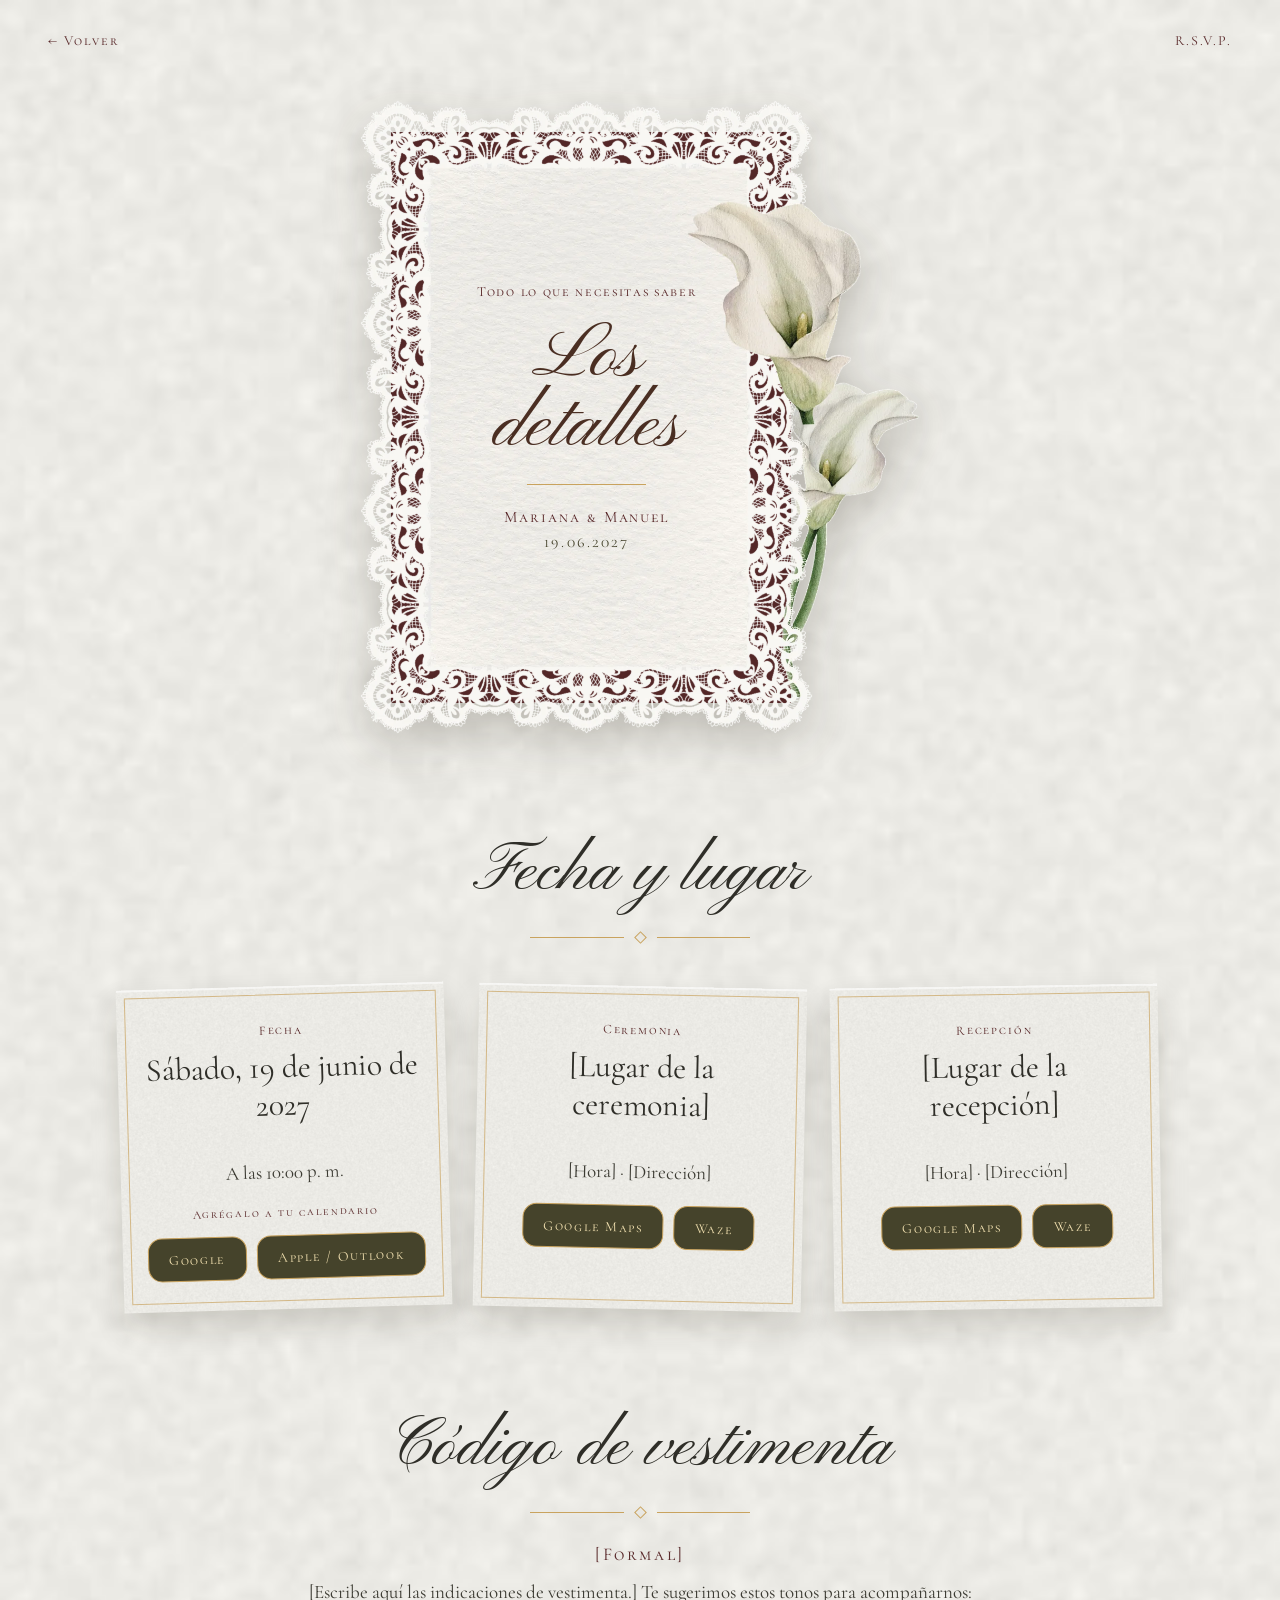
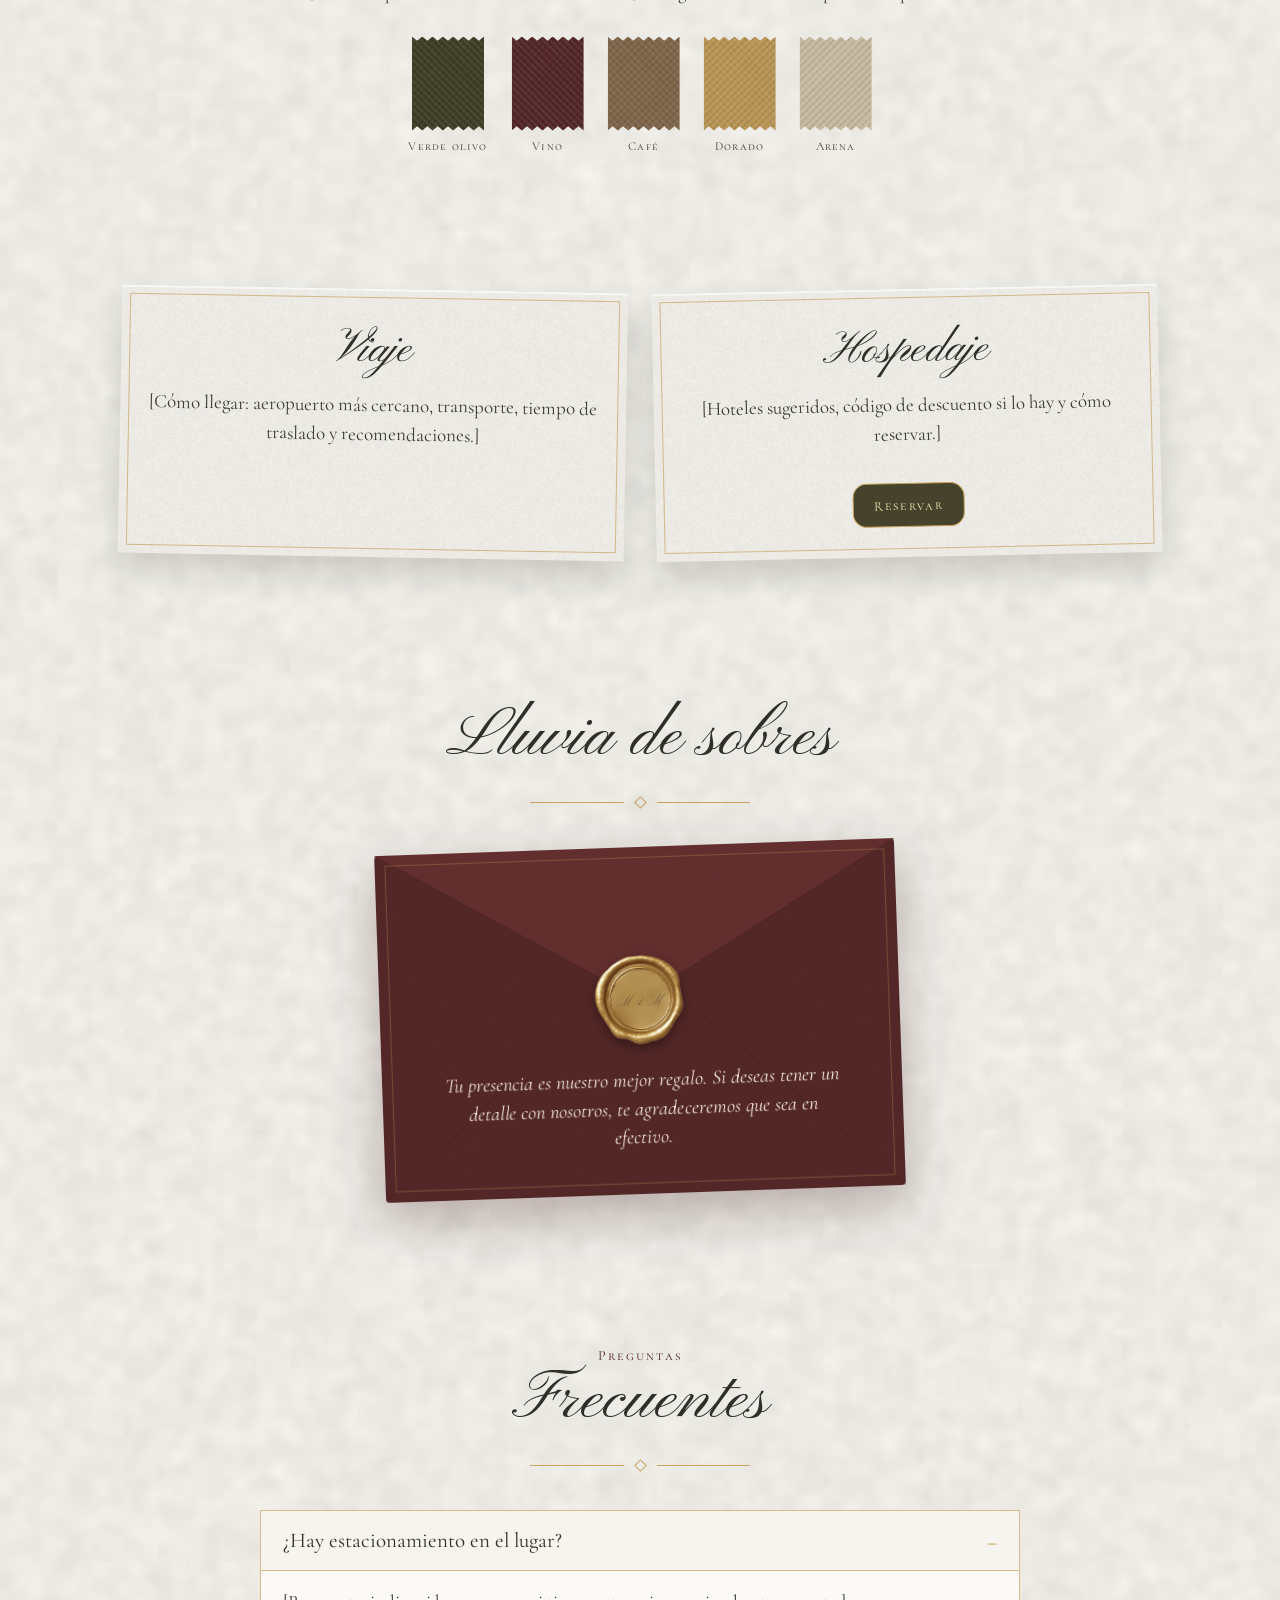
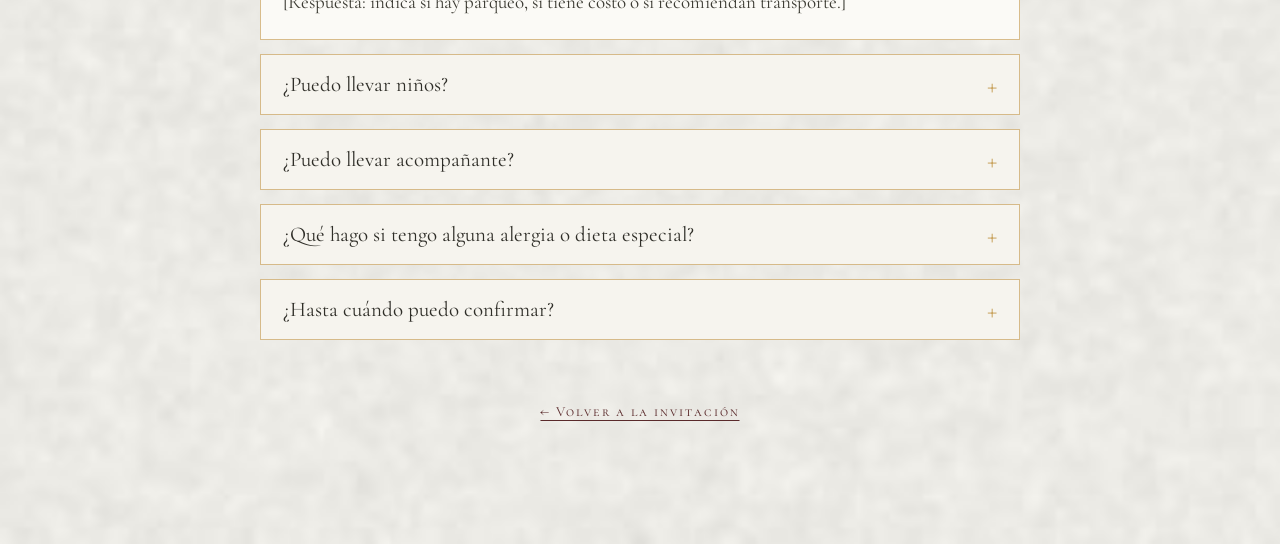
==== detalles.html @ 2accc416 "s" ====
<!doctype html>
<html lang="es">
<head>
  <meta charset="utf-8">
  <meta name="viewport" content="width=device-width, initial-scale=1, viewport-fit=cover">
  <title>Mariana &amp; Manuel · Los detalles</title>
  <meta name="description" content="Los detalles de la boda de Mariana y Manuel">
  <meta name="theme-color" content="#45432B">
  <link rel="icon" href="assets/svg/favicon.svg" type="image/svg+xml">
  <link rel="preconnect" href="https://fonts.googleapis.com">
  <link rel="preconnect" href="https://fonts.gstatic.com" crossorigin>
  <link href="https://fonts.googleapis.com/css2?family=Cormorant+SC:wght@400;500;600&family=Cormorant+Garamond:ital,wght@0,400;0,500;1,400&family=Pinyon+Script&family=Cutive+Mono&display=swap" rel="stylesheet">
  <link rel="stylesheet" href="css/detalles.css">
</head>
<body>
<div class="pg">

<nav class="nav" aria-label="Navegación">
<a href="inicio.html">← Volver</a>
<a href="confirmar.html">R.S.V.P.</a>
</nav>

<!-- Encabezado -->
<header style="position: relative; padding: 20px 20px 30px; text-align: center; display: flex; flex-direction: column; align-items: center">
<div style="position: relative; width: min(94vw, 560px); aspect-ratio: 1063 / 1204; filter: drop-shadow(0 16px 24px rgba(40,30,15,.25))">
<!-- papel burdeos detrás del encaje para que resalte -->
<div style="position: absolute; left: 5.5%; right: 23%; top: 5%; bottom: 5%; background: #5A2A2B url(assets/img/ivory-paper.jpg) center/cover; background-blend-mode: multiply"></div>
<img src="assets/img/lace-card.webp" alt="Tarjeta con borde de encaje y alcatraces" style="position: absolute; inset: 0; width: 100%; height: 100%">
<div style="position: absolute; left: 14%; right: 33%; top: 15%; bottom: 15%; display: flex; flex-direction: column; align-items: center; justify-content: center; text-align: center">
<p class="sc" style="font-size: clamp(11px,1.3vw,14px); letter-spacing: .12em; color: #5A2A2B">Todo lo que necesitas saber</p>
<h1 class="script" style="margin-top: clamp(10px,2vw,22px); font-size: clamp(40px,7vw,78px); line-height: .9; color: #4A2E22">Los<br>detalles</h1>
<div style="width: 40%; height: 1px; background: #C9A35E; margin: clamp(12px,2vw,22px) 0"></div>
<p class="sc" style="font-size: clamp(12px,1.5vw,16px); letter-spacing: .12em; white-space: nowrap; color: #5A2A2B">Mariana &amp; Manuel</p>
<p class="sc" style="margin-top: 6px; font-size: clamp(12px,1.4vw,15px); letter-spacing: .14em; color: #45432B"><span data-fecha="corta">[Fecha]</span></p>
</div>
</div>
</header>

<!-- Fecha y lugar -->
<section class="sec">
<div class="wrap">
<h2 class="script title">Fecha y lugar</h2>
<div class="divider"><span></span><i></i><span></span></div>
<div class="grid3">
<div class="box">
<p class="sc label">Fecha</p>
<p class="big"><span data-fecha="larga">[Fecha]</span></p>
<p class="txt" style="margin-top: 8px"><span data-fecha="hora">[Hora]</span></p>
<p class="acc-t">Agrégalo a tu calendario</p>
<div class="acc"><a class="link" id="cal-google" href="#" target="_blank" rel="noopener">Google</a><a class="link" id="cal-ics" href="#" download="boda-mariana-manuel.ics">Apple / Outlook</a></div>
</div>
<div class="box">
<p class="sc label">Ceremonia</p>
<p class="big">[Lugar de la ceremonia]</p>
<p class="txt" style="margin-top: 8px">[Hora] · [Dirección]</p>
<div class="acc"><a class="link" data-mapa="ceremonia" data-app="google" href="#" target="_blank" rel="noopener">Google Maps</a><a class="link" data-mapa="ceremonia" data-app="waze" href="#" target="_blank" rel="noopener">Waze</a></div>
</div>
<div class="box">
<p class="sc label">Recepción</p>
<p class="big">[Lugar de la recepción]</p>
<p class="txt" style="margin-top: 8px">[Hora] · [Dirección]</p>
<div class="acc"><a class="link" data-mapa="recepcion" data-app="google" href="#" target="_blank" rel="noopener">Google Maps</a><a class="link" data-mapa="recepcion" data-app="waze" href="#" target="_blank" rel="noopener">Waze</a></div>
</div>
</div>
</div>
</section>

<!-- Código de vestimenta -->
<section class="sec" style="padding-top: 30px">
<div class="wrap" style="max-width: 760px">
<h2 class="script title">Código de vestimenta</h2>
<div class="divider"><span></span><i></i><span></span></div>
<p class="sc" style="margin-top: 26px; font-size: 18px; color: #5A2A2B">[Formal]</p>
<p class="txt" style="margin-top: 12px">[Escribe aquí las indicaciones de vestimenta.] Te sugerimos estos tonos para acompañarnos:</p>
<div class="telas">
<div class="tela"><div class="sw" style="background-color: #45432B"></div><span>Verde olivo</span></div>
<div class="tela"><div class="sw" style="background-color: #5A2A2B"></div><span>Vino</span></div>
<div class="tela"><div class="sw" style="background-color: #8A6F52"></div><span>Café</span></div>
<div class="tela"><div class="sw" style="background-color: #C9A35E"></div><span>Dorado</span></div>
<div class="tela"><div class="sw" style="background-color: #D8CBB3"></div><span>Arena</span></div>
</div>
</div>
</section>

<!-- Viaje y hospedaje -->
<section class="sec" style="padding-top: 20px">
<div class="wrap">
<div class="two">
<div class="box">
<h2 class="script" style="font-size: 46px">Viaje</h2>
<p class="txt" style="margin-top: 14px">[Cómo llegar: aeropuerto más cercano, transporte, tiempo de traslado y recomendaciones.]</p>
</div>
<div class="box">
<h2 class="script" style="font-size: 46px">Hospedaje</h2>
<p class="txt" style="margin-top: 14px">[Hoteles sugeridos, código de descuento si lo hay y cómo reservar.]</p>
<a class="link" href="#" target="_blank" rel="noopener">Reservar</a>
</div>
</div>
</div>
</section>

<!-- Lluvia de sobres -->
<section class="sec">
<h2 class="script title">Lluvia de sobres</h2>
<div class="divider"><span></span><i></i><span></span></div>
<div style="position: relative; width: min(90vw, 520px); aspect-ratio: 3 / 2; margin-top: 40px; transform: rotate(-2deg); filter: drop-shadow(0 20px 26px rgba(60,20,20,.3))">
<div style="position: absolute; inset: 0; border-radius: 4px; background: #5A2A2B url(assets/img/ivory-paper.jpg) center/cover; background-blend-mode: multiply"></div>
<div style="position: absolute; inset: 0; clip-path: polygon(0 0, 100% 0, 50% 44%); background: #5A2A2B url(assets/img/ivory-paper.jpg) center/cover; background-blend-mode: multiply; filter: brightness(1.18)"></div>
<svg aria-hidden="true" viewBox="0 0 150 100" preserveAspectRatio="none" style="position: absolute; inset: 0; width: 100%; height: 100%"><path d="M0 0 L75 44 L150 0 M0 100 L58 48 M150 100 L92 48" stroke="#2A1012" stroke-opacity=".5" stroke-width=".6" fill="none" vector-effect="non-scaling-stroke"></path><rect x="3" y="3" width="144" height="94" fill="none" stroke="#C9A35E" stroke-opacity=".55" stroke-width=".6" vector-effect="non-scaling-stroke"></rect></svg>
<img src="assets/img/sello.webp" alt="" style="position: absolute; left: 50%; top: 44%; width: 17%; transform: translate(-50%,-50%); filter: drop-shadow(0 5px 6px rgba(20,8,8,.45))">
<div style="position: absolute; left: 11%; right: 11%; top: 58%; bottom: 7%; display: flex; align-items: center; justify-content: center; text-align: center">
<p style="margin: 0; font-size: clamp(14px,3.6vw,20px); font-style: italic; line-height: 1.42; color: #F4EADA">Tu presencia es nuestro mejor regalo. Si deseas tener un detalle con nosotros, te agradeceremos que sea en efectivo.</p>
</div>
</div>
</section>

<!-- Preguntas frecuentes -->
<section class="sec" style="padding-bottom: 110px">
<p class="sc sub">Preguntas</p>
<h2 class="script title">Frecuentes</h2>
<div class="divider"><span></span><i></i><span></span></div>
<div class="faq">
<div class="faq-item">
<button type="button" aria-expanded="true"><span>¿Hay estacionamiento en el lugar?</span><span aria-hidden="true" class="faq-icon" style="color: #C9A35E; font-size: 26px">−</span></button>
<div class="ans">[Respuesta: indica si hay parqueo, si tiene costo o si recomiendan transporte.]</div>
</div>
<div class="faq-item">
<button type="button" aria-expanded="false"><span>¿Puedo llevar niños?</span><span aria-hidden="true" class="faq-icon" style="color: #C9A35E; font-size: 26px">+</span></button>
<div class="ans" hidden>[Respuesta: indica si la celebración es solo para adultos.]</div>
</div>
<div class="faq-item">
<button type="button" aria-expanded="false"><span>¿Puedo llevar acompañante?</span><span aria-hidden="true" class="faq-icon" style="color: #C9A35E; font-size: 26px">+</span></button>
<div class="ans" hidden>[Respuesta: indica si la invitación incluye acompañante.]</div>
</div>
<div class="faq-item">
<button type="button" aria-expanded="false"><span>¿Qué hago si tengo alguna alergia o dieta especial?</span><span aria-hidden="true" class="faq-icon" style="color: #C9A35E; font-size: 26px">+</span></button>
<div class="ans" hidden>Indícalo en el formulario de confirmación y lo tendremos en cuenta.</div>
</div>
<div class="faq-item">
<button type="button" aria-expanded="false"><span>¿Hasta cuándo puedo confirmar?</span><span aria-hidden="true" class="faq-icon" style="color: #C9A35E; font-size: 26px">+</span></button>
<div class="ans" hidden>[Respuesta: fecha límite para confirmar asistencia.]</div>
</div>
</div>
<a href="inicio.html" class="sc" style="margin-top: 50px; min-height: 44px; display: inline-flex; align-items: center; font-size: 14px; color: #5A2A2B; text-underline-offset: 4px">← Volver a la invitación</a>
</section>
</div>

<script src="js/config.js"></script>
<script src="js/comun.js"></script>
<script src="js/detalles.js"></script>
</body>
</html>
---- css/detalles.css ----
/* detalles · Mariana & Manuel */
body{margin:0;-webkit-font-smoothing:antialiased}
a{color:inherit}
*{box-sizing:border-box}
.pg{position:relative;width:100%;overflow-x:hidden;background:#ECEBE6 url(../assets/img/ivory-paper.jpg) center top/cover;color:#2F2E28;font-family:'Cormorant Garamond',serif}
.sc{font-family:'Cormorant SC',serif;letter-spacing:.14em;margin:0}
.script{font-family:'Pinyon Script',cursive;font-weight:400;margin:0;line-height:1.1}
.burdeos{background:#5A2A2B url(../assets/img/ivory-paper.jpg) center/cover;background-blend-mode:multiply;color:#F1E8DA}
.olivo{background:#45432B url(../assets/img/olive-paper.jpg) center/cover;color:#F1E8DA}
.nav{position:relative;z-index:5;display:flex;justify-content:space-between;align-items:center;padding:18px clamp(16px,4vw,48px)}
.nav a{min-height:44px;display:inline-flex;align-items:center;text-decoration:none;font-family:'Cormorant SC',serif;letter-spacing:.14em;font-size:14px;color:#5A2A2B}
.sec{position:relative;padding:72px 20px;display:flex;flex-direction:column;align-items:center;text-align:center}
.wrap{width:100%;max-width:1040px;margin:0 auto}
.title{font-size:clamp(44px,5.4vw,68px);color:#2F2E28}
.sub{margin-top:10px;font-size:14px;color:#5A2A2B}
.divider{display:flex;align-items:center;gap:12px;width:220px;margin:22px auto 0}
.divider span{flex:1;height:1px;background:#C9A35E}
.divider i{width:9px;height:9px;transform:rotate(45deg);border:1px solid #C9A35E;display:block}
.grid3{display:grid;grid-template-columns:repeat(3,minmax(0,1fr));gap:28px;margin-top:44px}
.box{position:relative;padding:36px 24px 30px;background:#F6F4EE url(../assets/img/ivory-paper.jpg) center/cover;box-shadow:0 14px 30px rgba(40,30,15,.12)}
.box::before{content:"";position:absolute;inset:8px;border:1px solid rgba(201,163,94,.7);pointer-events:none}
.label{font-size:13px;color:#5A2A2B}
.big{font-size:clamp(26px,2.6vw,32px);margin-top:10px;line-height:1.2}
.txt{font-size:19px;line-height:1.55;color:#3C3B33}
.link{margin-top:16px;min-height:44px;padding:0 20px;display:inline-flex;align-items:center;border:1px solid #C9A35E;background:#45432B;color:#F0DFAF;border-radius:14px;text-decoration:none;font-family:'Cormorant SC',serif;letter-spacing:.12em;font-size:14px}
.sw{width:clamp(48px,7vw,70px);height:clamp(48px,7vw,70px);border-radius:50%;box-shadow:0 0 0 2px #F6F4EE,0 0 0 3px #C9A35E,0 8px 14px rgba(40,30,15,.18)}
.tl{display:grid;grid-template-columns:repeat(3,minmax(0,1fr));gap:40px 24px;margin-top:48px}
.tl-item{display:flex;flex-direction:column;align-items:center;gap:8px}
.tl-item svg{width:72px;height:72px}
.tl-time{font-family:'Cutive Mono',monospace;font-size:20px;color:#2F2E28}
.faq{width:100%;max-width:760px;margin-top:40px;display:flex;flex-direction:column;gap:14px;text-align:left}
.faq button{width:100%;min-height:58px;display:flex;justify-content:space-between;align-items:center;gap:16px;padding:14px 22px;border:1px solid rgba(201,163,94,.7);background:#F6F4EE;cursor:pointer;font-family:'Cormorant Garamond',serif;font-size:21px;color:#2F2E28;text-align:left}
.faq button:focus-visible{outline:2px solid #5A2A2B;outline-offset:2px}
.faq .ans{padding:16px 22px 22px;border:1px solid rgba(201,163,94,.7);border-top:none;background:#FBFAF6;font-size:19px;line-height:1.55;color:#3C3B33}
.two{display:grid;grid-template-columns:repeat(2,minmax(0,1fr));gap:28px;margin-top:44px;width:100%}
@media (max-width:860px){.grid3{grid-template-columns:minmax(0,1fr)}.two{grid-template-columns:minmax(0,1fr)}.tl{grid-template-columns:repeat(2,minmax(0,1fr))}}
[hidden]{display:none!important}

/* Tarjetas sueltas tipo papelería */
.grid3 .box:nth-child(1){transform:rotate(-1.6deg)}
.grid3 .box:nth-child(2){transform:rotate(1.2deg)}
.grid3 .box:nth-child(3){transform:rotate(-.9deg)}
.grid3 .box,.two .box{box-shadow:0 2px 0 rgba(255,255,255,.6) inset,0 16px 30px rgba(40,30,15,.16)}
.two .box:nth-child(1){transform:rotate(1deg)}
.two .box:nth-child(2){transform:rotate(-1.2deg)}
.acc{display:flex;gap:10px;justify-content:center;flex-wrap:wrap;margin-top:16px}
.acc .link{margin-top:0}
.acc-t{margin:18px 0 0;font-family:'Cormorant SC',serif;letter-spacing:.14em;font-size:12px;color:#5A2A2B}
/* Muestras de tela */
.telas{display:flex;justify-content:center;gap:clamp(10px,3vw,24px);flex-wrap:wrap;margin-top:30px}
.tela{display:flex;flex-direction:column;align-items:center;gap:8px}
.tela .sw{width:clamp(54px,14vw,72px);height:clamp(70px,18vw,94px);border-radius:0;box-shadow:none;clip-path:polygon(0.0% 0,7.1% 4.5%,14.3% 0,21.4% 4.5%,28.6% 0,35.7% 4.5%,42.9% 0,50.0% 4.5%,57.1% 0,64.3% 4.5%,71.4% 0,78.6% 4.5%,85.7% 0,92.9% 4.5%,100.0% 0,100% 100%,100.0% 100%,92.9% 95.5%,85.7% 100%,78.6% 95.5%,71.4% 100%,64.3% 95.5%,57.1% 100%,50.0% 95.5%,42.9% 100%,35.7% 95.5%,28.6% 100%,21.4% 95.5%,14.3% 100%,7.1% 95.5%,0.0% 100%);background-image:url(../assets/img/ivory-paper.jpg),repeating-linear-gradient(45deg,rgba(255,255,255,.07) 0 2px,transparent 2px 5px),repeating-linear-gradient(-45deg,rgba(0,0,0,.08) 0 2px,transparent 2px 5px);background-size:cover,auto,auto;background-blend-mode:multiply,normal,normal;filter:drop-shadow(0 6px 8px rgba(40,30,15,.22))}
.tela span{font-family:'Cormorant SC',serif;letter-spacing:.1em;font-size:12px;color:#45432B}
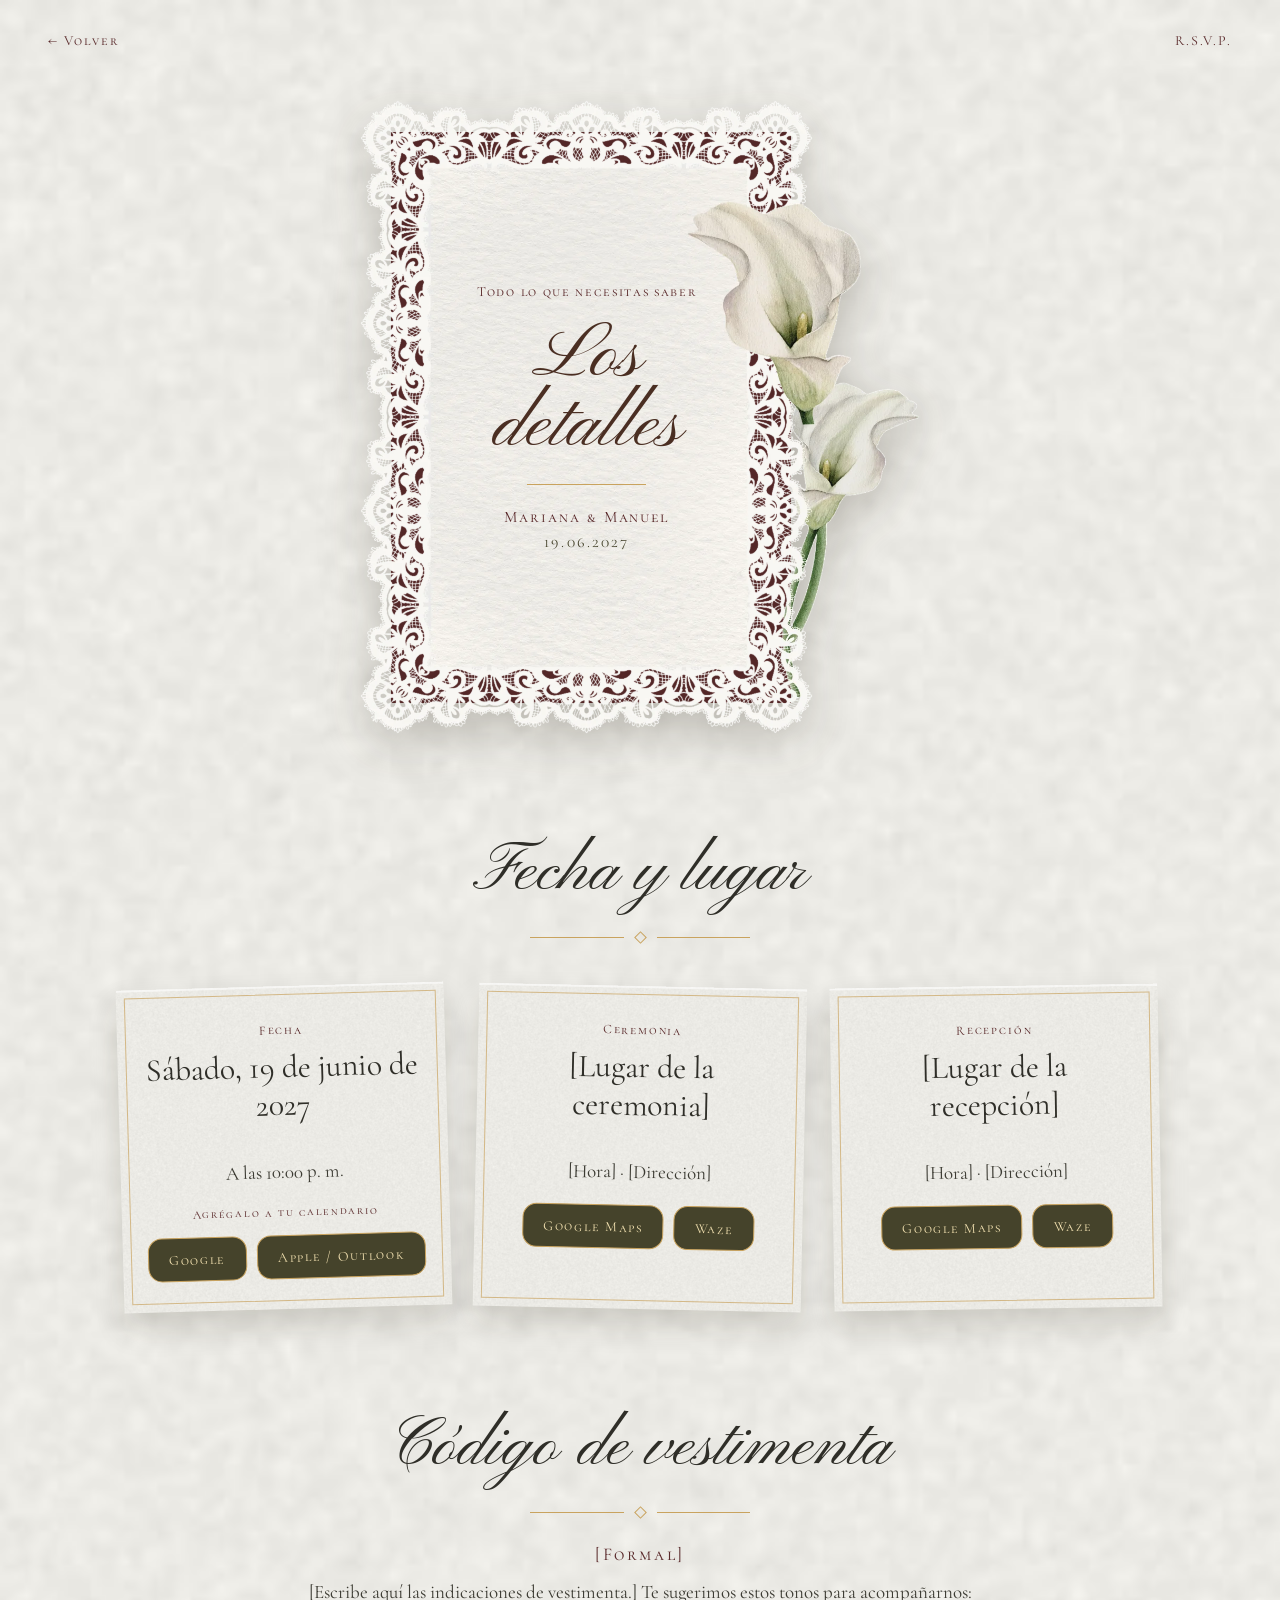
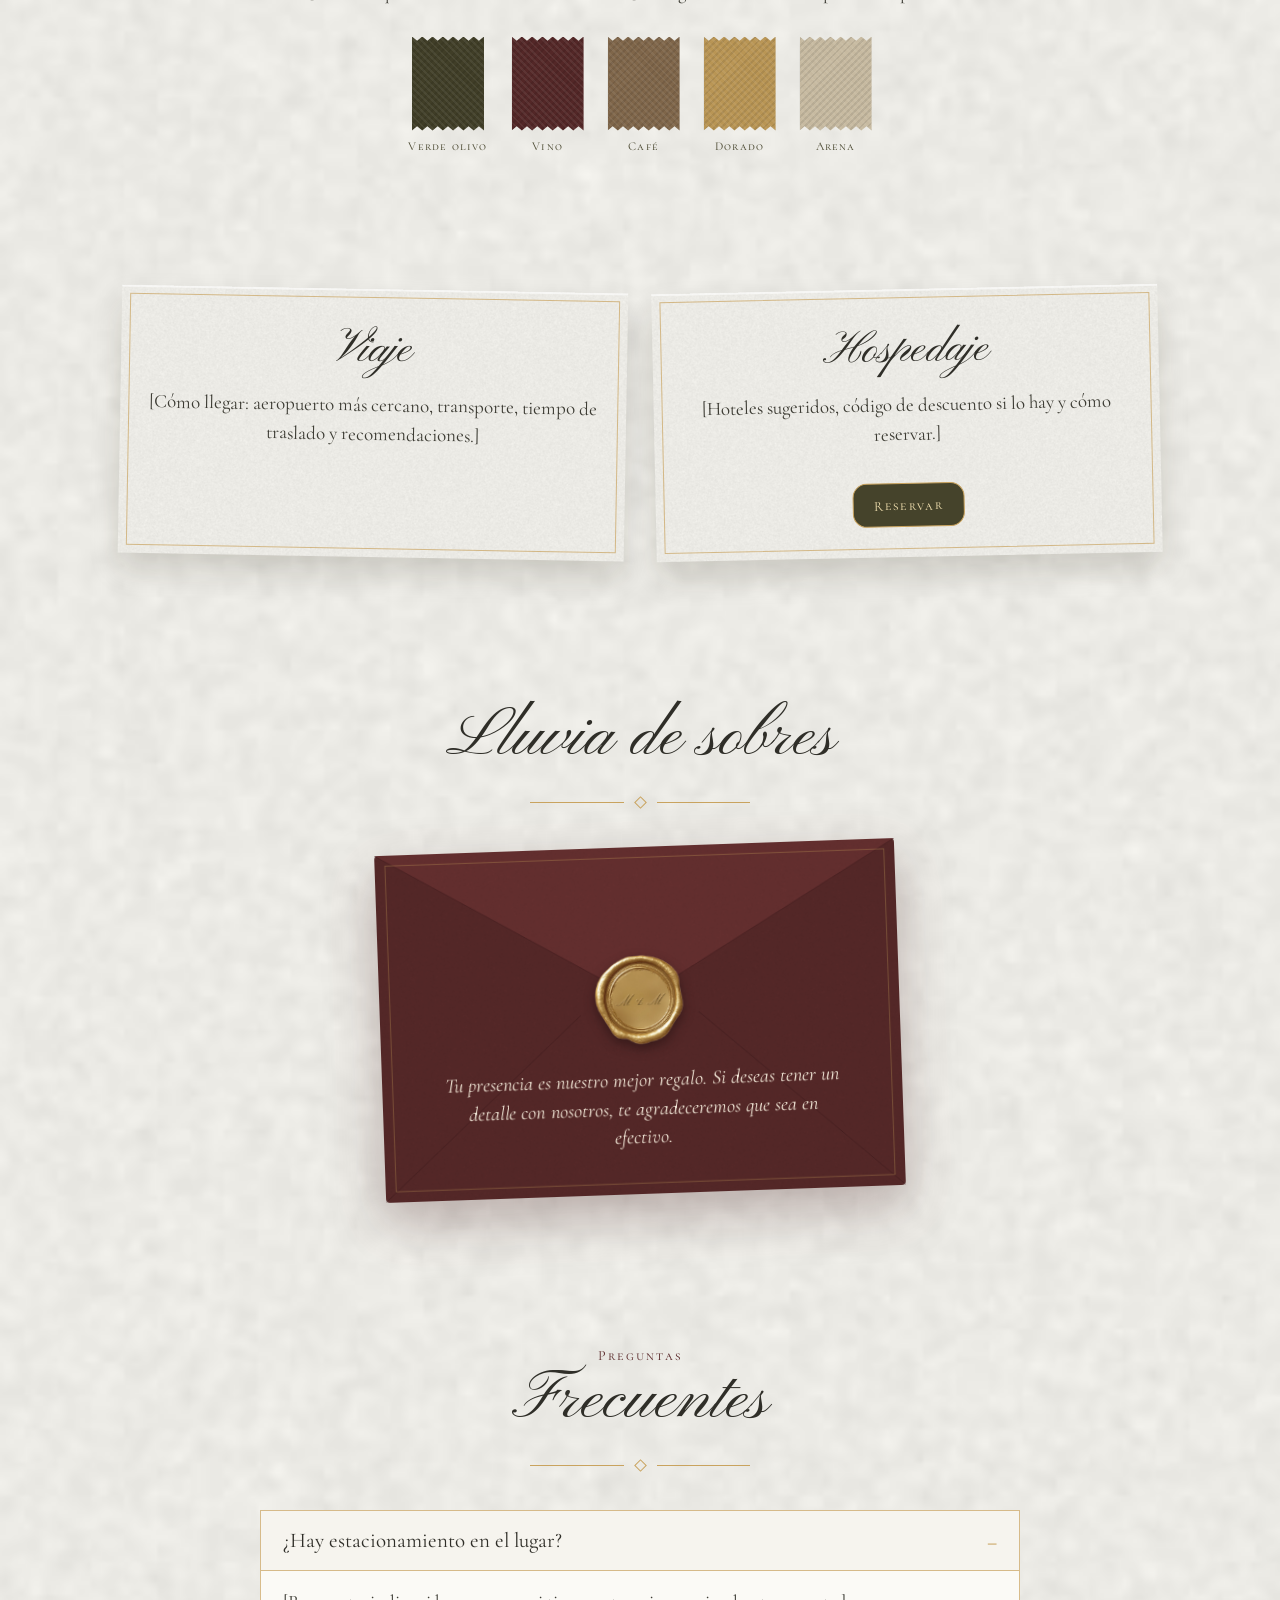
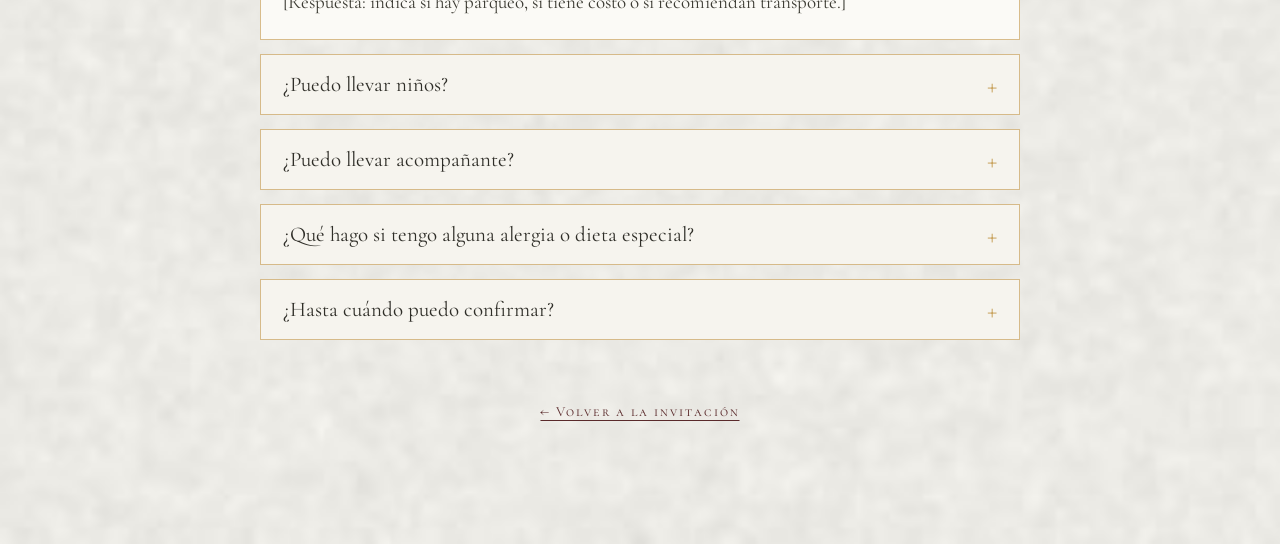
==== commit 79717961: "ee" ====
--- a/detalles.html
+++ b/detalles.html
@@ -22,7 +22,7 @@
 
 <!-- Encabezado -->
 <header style="position: relative; padding: 20px 20px 30px; text-align: center; display: flex; flex-direction: column; align-items: center">
-<div style="position: relative; width: min(94vw, 560px); aspect-ratio: 1063 / 1204; filter: drop-shadow(0 16px 24px rgba(40,30,15,.25))">
+<div class="entra-det" style="position: relative; width: min(94vw, 560px); aspect-ratio: 1063 / 1204; filter: drop-shadow(0 16px 24px rgba(40,30,15,.25))">
 <!-- papel burdeos detrás del encaje para que resalte -->
 <div style="position: absolute; left: 5.5%; right: 23%; top: 5%; bottom: 5%; background: #5A2A2B url(assets/img/ivory-paper.jpg) center/cover; background-blend-mode: multiply"></div>
 <img src="assets/img/lace-card.webp" alt="Tarjeta con borde de encaje y alcatraces" style="position: absolute; inset: 0; width: 100%; height: 100%">
@@ -37,7 +37,7 @@
 </header>
 
 <!-- Fecha y lugar -->
-<section class="sec">
+<section class="sec entra-sig">
 <div class="wrap">
 <h2 class="script title">Fecha y lugar</h2>
 <div class="divider"><span></span><i></i><span></span></div>
--- a/css/detalles.css
+++ b/css/detalles.css
@@ -51,3 +51,10 @@
 .tela{display:flex;flex-direction:column;align-items:center;gap:8px}
 .tela .sw{width:clamp(54px,14vw,72px);height:clamp(70px,18vw,94px);border-radius:0;box-shadow:none;clip-path:polygon(0.0% 0,7.1% 4.5%,14.3% 0,21.4% 4.5%,28.6% 0,35.7% 4.5%,42.9% 0,50.0% 4.5%,57.1% 0,64.3% 4.5%,71.4% 0,78.6% 4.5%,85.7% 0,92.9% 4.5%,100.0% 0,100% 100%,100.0% 100%,92.9% 95.5%,85.7% 100%,78.6% 95.5%,71.4% 100%,64.3% 95.5%,57.1% 100%,50.0% 95.5%,42.9% 100%,35.7% 95.5%,28.6% 100%,21.4% 95.5%,14.3% 100%,7.1% 95.5%,0.0% 100%);background-image:url(../assets/img/ivory-paper.jpg),repeating-linear-gradient(45deg,rgba(255,255,255,.07) 0 2px,transparent 2px 5px),repeating-linear-gradient(-45deg,rgba(0,0,0,.08) 0 2px,transparent 2px 5px);background-size:cover,auto,auto;background-blend-mode:multiply,normal,normal;filter:drop-shadow(0 6px 8px rgba(40,30,15,.22))}
 .tela span{font-family:'Cormorant SC',serif;letter-spacing:.1em;font-size:12px;color:#45432B}
+
+/* ---- 2.0 · entrada: la tarjeta de encaje se posa y aparece el contenido ---- */
+.entra-det{animation:v2posa .95s cubic-bezier(.2,.7,.2,1) both}
+@keyframes v2posa{from{opacity:0;scale:1.18;translate:0 -14px}to{opacity:1;scale:1;translate:0 0}}
+.entra-sig{animation:v2sube3 .8s cubic-bezier(.2,.7,.2,1) .5s both}
+@keyframes v2sube3{from{opacity:0;translate:0 34px}to{opacity:1;translate:0 0}}
+@media (prefers-reduced-motion: reduce){.entra-det,.entra-sig{animation:none!important}}
